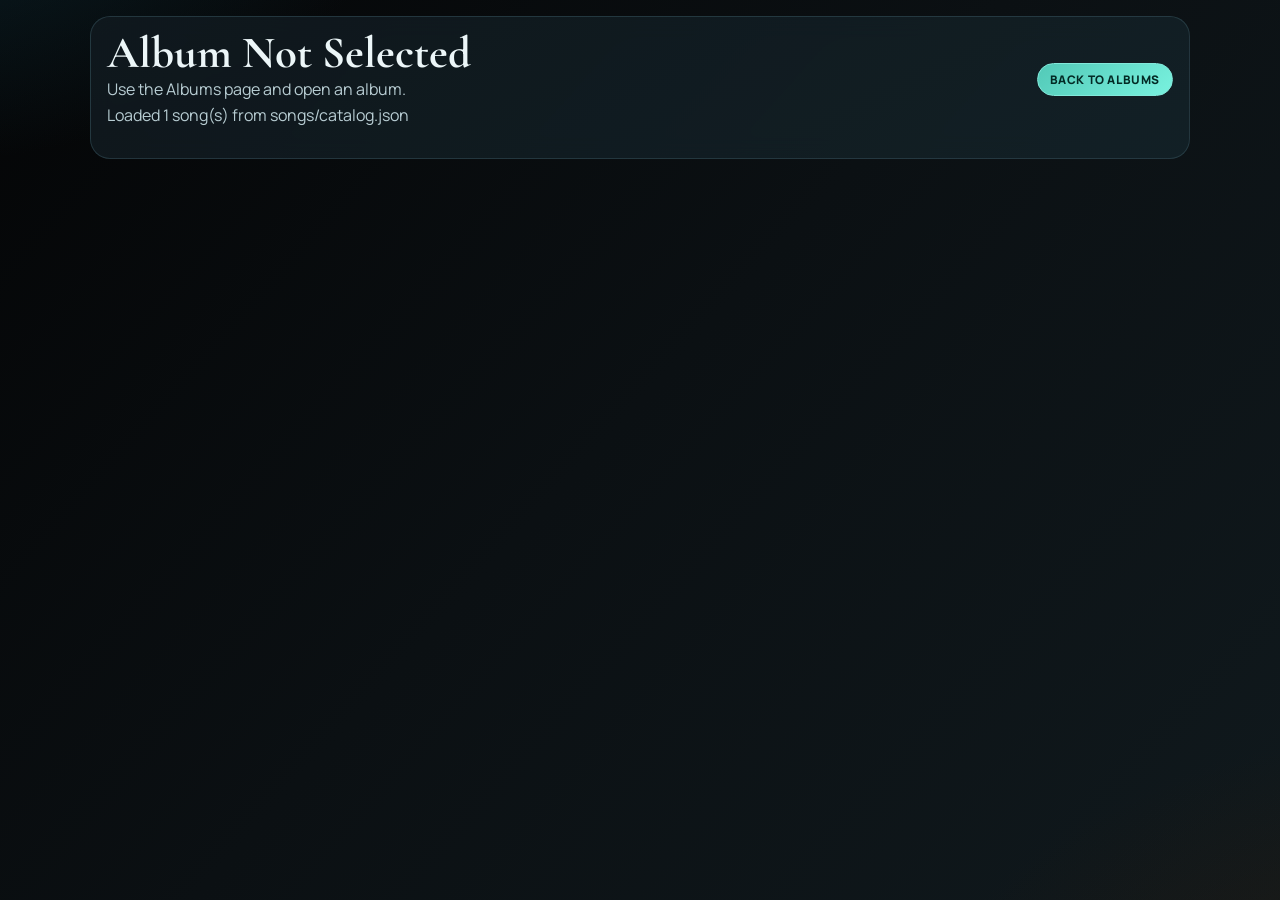
==== album-detail.html @ 5c773669 "Initial open-source music store setup" ====
<!DOCTYPE html>
<html lang="en">
<head>
  <meta charset="UTF-8" />
  <meta name="viewport" content="width=device-width, initial-scale=1.0" />
  <title>Album Songs - Music Store</title>
  <link rel="preconnect" href="https://fonts.googleapis.com" />
  <link rel="preconnect" href="https://fonts.gstatic.com" crossorigin />
  <link href="https://fonts.googleapis.com/css2?family=Cormorant+Garamond:wght@500;600;700&family=Manrope:wght@400;500;600;700&display=swap" rel="stylesheet" />
  <link rel="stylesheet" href="library-pages.css" />
</head>
<body data-page="album-detail">
  <main class="page">
    <header class="top">
      <div>
        <h1 class="title" id="pageHeading">Album</h1>
        <p class="sub" id="pageSubHeading">Loading songs...</p>
        <p class="sub" id="status"></p>
      </div>
      <a class="back-link" href="albums.html">Back To Albums</a>
    </header>

    <section class="song-list" id="songList"></section>
  </main>

  <script src="local-library.js"></script>
  <script src="library-pages.js"></script>
</body>
</html>
---- library-pages.css ----
:root {
  --bg-0: #040506;
  --bg-1: #0b1013;
  --bg-2: #10191d;
  --surface-0: #111a20cc;
  --surface-1: #14242acc;
  --line-0: #39555f80;
  --line-1: #5f859180;
  --text-0: #ecf6f8;
  --text-1: #b8cdd3;
  --accent-0: #f4a259;
  --accent-1: #52c9b7;
  --accent-2: #79f2df;
}

* {
  box-sizing: border-box;
}

body {
  margin: 0;
  min-height: 100vh;
  font-family: "Manrope", sans-serif;
  color: var(--text-0);
  background:
    radial-gradient(900px 560px at -10% -20%, #123845a6 0%, transparent 62%),
    radial-gradient(780px 540px at 110% 120%, #2a1a0ca6 0%, transparent 64%),
    linear-gradient(132deg, var(--bg-0), var(--bg-1) 48%, var(--bg-2));
  padding: 1rem;
}

.page {
  width: min(1100px, 100%);
  margin: 0 auto;
  border: 1px solid var(--line-0);
  border-radius: 20px;
  background: linear-gradient(155deg, var(--surface-0), var(--surface-1));
  padding: 1rem;
  backdrop-filter: blur(12px);
  -webkit-backdrop-filter: blur(12px);
}

.top {
  display: flex;
  justify-content: space-between;
  align-items: center;
  gap: 1rem;
  margin-bottom: 1rem;
}

.title {
  margin: 0;
  font-family: "Cormorant Garamond", serif;
  font-size: clamp(2rem, 4vw, 2.8rem);
  line-height: 0.92;
}

.sub {
  margin: 0.25rem 0 0;
  color: var(--text-1);
}

.back-link {
  text-decoration: none;
  color: #032a25;
  border: 1px solid #82e8da;
  border-radius: 999px;
  padding: 0.45rem 0.75rem;
  background: linear-gradient(140deg, var(--accent-1), var(--accent-2));
  font-size: 0.74rem;
  font-weight: 800;
  letter-spacing: 0.05em;
  text-transform: uppercase;
}

.grid {
  display: grid;
  gap: 0.75rem;
  grid-template-columns: repeat(auto-fit, minmax(220px, 1fr));
}

.card {
  background: linear-gradient(145deg, #183039d9, #14242ad9);
  border: 1px solid var(--line-1);
  border-radius: 12px;
  padding: 0.84rem;
}

.cover {
  width: 100%;
  height: 170px;
  object-fit: cover;
  border-radius: 10px;
  border: 1px solid var(--line-1);
  margin-bottom: 0.62rem;
  background: #0f1f25;
}

.cover.placeholder {
  background:
    radial-gradient(180px 100px at 80% 8%, #79f2df1f, transparent 60%),
    linear-gradient(145deg, #1a323b, #112128);
}

.card h3 {
  margin: 0;
  font-size: 1rem;
  color: var(--text-0);
}

.card p {
  margin: 0.35rem 0;
  color: var(--text-1);
  font-size: 0.9rem;
}

.link-btn {
  display: inline-block;
  margin-top: 0.45rem;
  text-decoration: none;
  color: #2f1a06;
  border: 1px solid #f8cc8a88;
  border-radius: 999px;
  padding: 0.4rem 0.74rem;
  background: linear-gradient(135deg, #f4a259, #ffd38e);
  font-size: 0.72rem;
  font-weight: 800;
  text-transform: uppercase;
  letter-spacing: 0.05em;
}

.song-list {
  display: grid;
  gap: 0.75rem;
}

.song-item {
  background: linear-gradient(145deg, #183039d9, #13252dd9);
  border: 1px solid var(--line-1);
  border-radius: 10px;
  padding: 0.75rem;
}

.song-item h4 {
  margin: 0;
}

.song-meta {
  margin: 0.35rem 0 0.5rem;
  color: var(--text-1);
  font-size: 0.88rem;
}

.notice {
  color: var(--text-1);
}

audio {
  width: 100%;
  accent-color: var(--accent-1);
}

@media (max-width: 720px) {
  .top {
    flex-direction: column;
    align-items: start;
  }
}
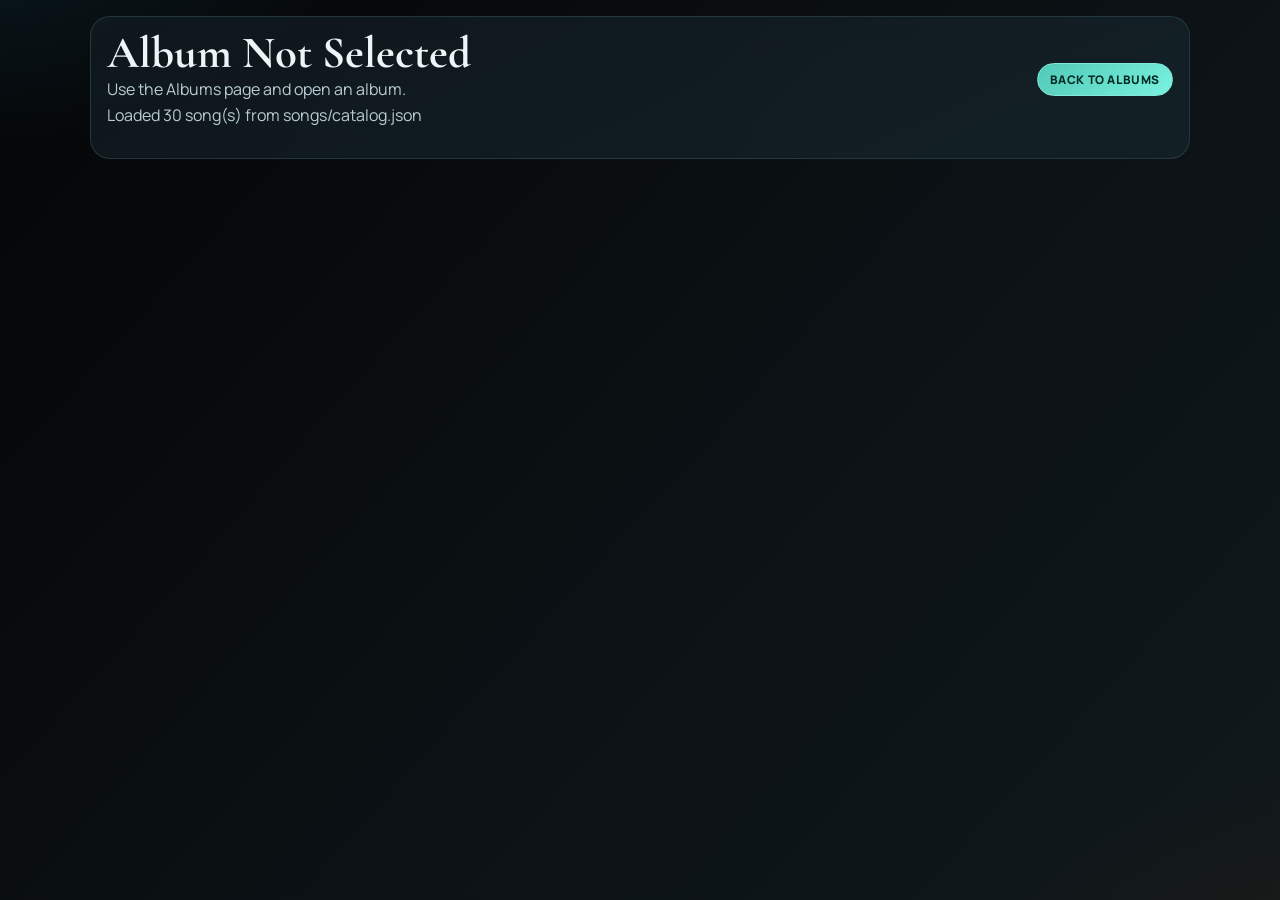
==== commit ec1b0e93: "Add cache-busting version query strings to all library pages" ====
--- a/album-detail.html
+++ b/album-detail.html
@@ -7,7 +7,7 @@
   <link rel="preconnect" href="https://fonts.googleapis.com" />
   <link rel="preconnect" href="https://fonts.gstatic.com" crossorigin />
   <link href="https://fonts.googleapis.com/css2?family=Cormorant+Garamond:wght@500;600;700&family=Manrope:wght@400;500;600;700&display=swap" rel="stylesheet" />
-  <link rel="stylesheet" href="library-pages.css" />
+  <link rel="stylesheet" href="library-pages.css?v=20260301b" />
 </head>
 <body data-page="album-detail">
   <main class="page">
@@ -23,7 +23,7 @@
     <section class="song-list" id="songList"></section>
   </main>
 
-  <script src="local-library.js"></script>
-  <script src="library-pages.js"></script>
+  <script src="local-library.js?v=20260301b"></script>
+  <script src="library-pages.js?v=20260301b"></script>
 </body>
 </html>
--- a/library-pages.css
+++ b/library-pages.css
@@ -27,6 +27,8 @@
     radial-gradient(780px 540px at 110% 120%, #2a1a0ca6 0%, transparent 64%),
     linear-gradient(132deg, var(--bg-0), var(--bg-1) 48%, var(--bg-2));
   padding: 1rem;
+  /* avoid any horizontal scrolling on the entire page */
+  overflow-x: hidden;
 }
 
 .page {
@@ -132,6 +134,9 @@
 .song-list {
   display: grid;
   gap: 0.75rem;
+  /* keep the song container from overflowing horizontally */
+  max-width: 100%;
+  overflow-x: hidden;
 }
 
 .song-item {
@@ -139,10 +144,17 @@
   border: 1px solid var(--line-1);
   border-radius: 10px;
   padding: 0.75rem;
+  /* force wrapping so long titles don’t stretch the item */
+  word-break: break-word;
+  overflow-wrap: break-word;
+  width: 100%;
 }
 
 .song-item h4 {
   margin: 0;
+  /* ensure the heading wraps instead of overflowing */
+  word-break: break-word;
+  overflow-wrap: break-word;
 }
 
 .song-meta {
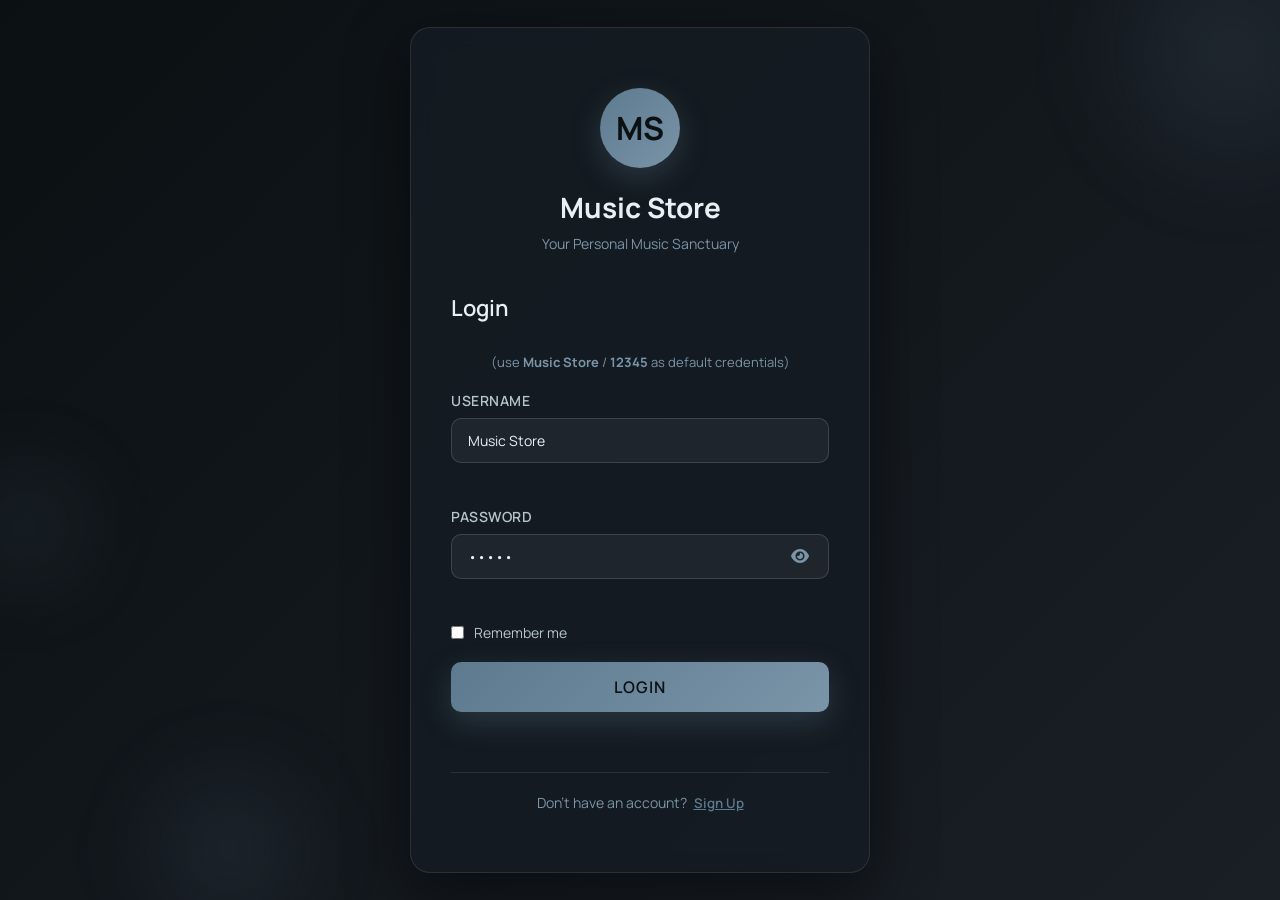
==== commit e8cf095d: "Update auth system and default credentials, add login/signup pages and remember-me; adjust page guar" ====
--- a/album-detail.html
+++ b/album-detail.html
@@ -8,6 +8,9 @@
   <link rel="preconnect" href="https://fonts.gstatic.com" crossorigin />
   <link href="https://fonts.googleapis.com/css2?family=Cormorant+Garamond:wght@500;600;700&family=Manrope:wght@400;500;600;700&display=swap" rel="stylesheet" />
   <link rel="stylesheet" href="library-pages.css?v=20260301b" />
+  <!-- auth check -->
+  <script src="auth-script.js"></script>
+  <script>ensureAuthenticated();</script>
 </head>
 <body data-page="album-detail">
   <main class="page">
@@ -18,6 +21,7 @@
         <p class="sub" id="status"></p>
       </div>
       <a class="back-link" href="albums.html">Back To Albums</a>
+      <a class="back-link" href="#" onclick="logoutUser()">Logout</a>
     </header>
 
     <section class="song-list" id="songList"></section>
